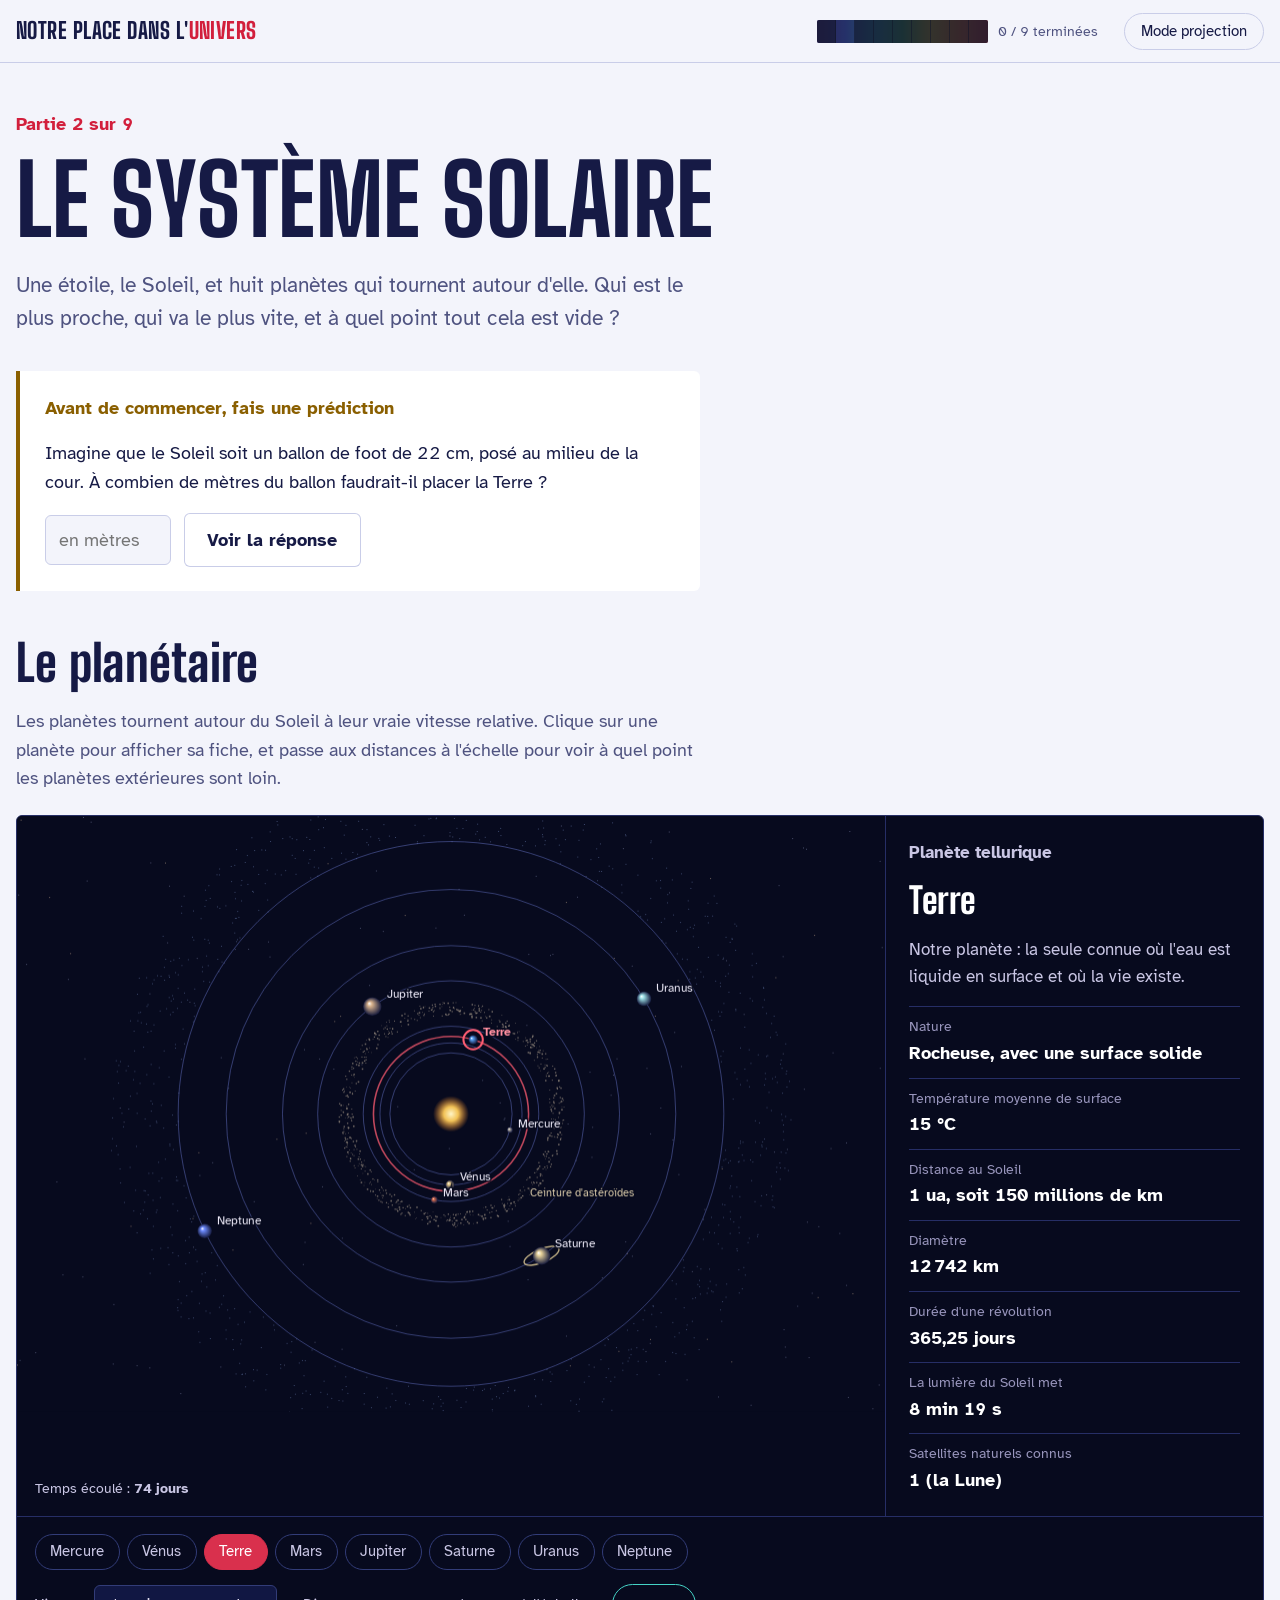
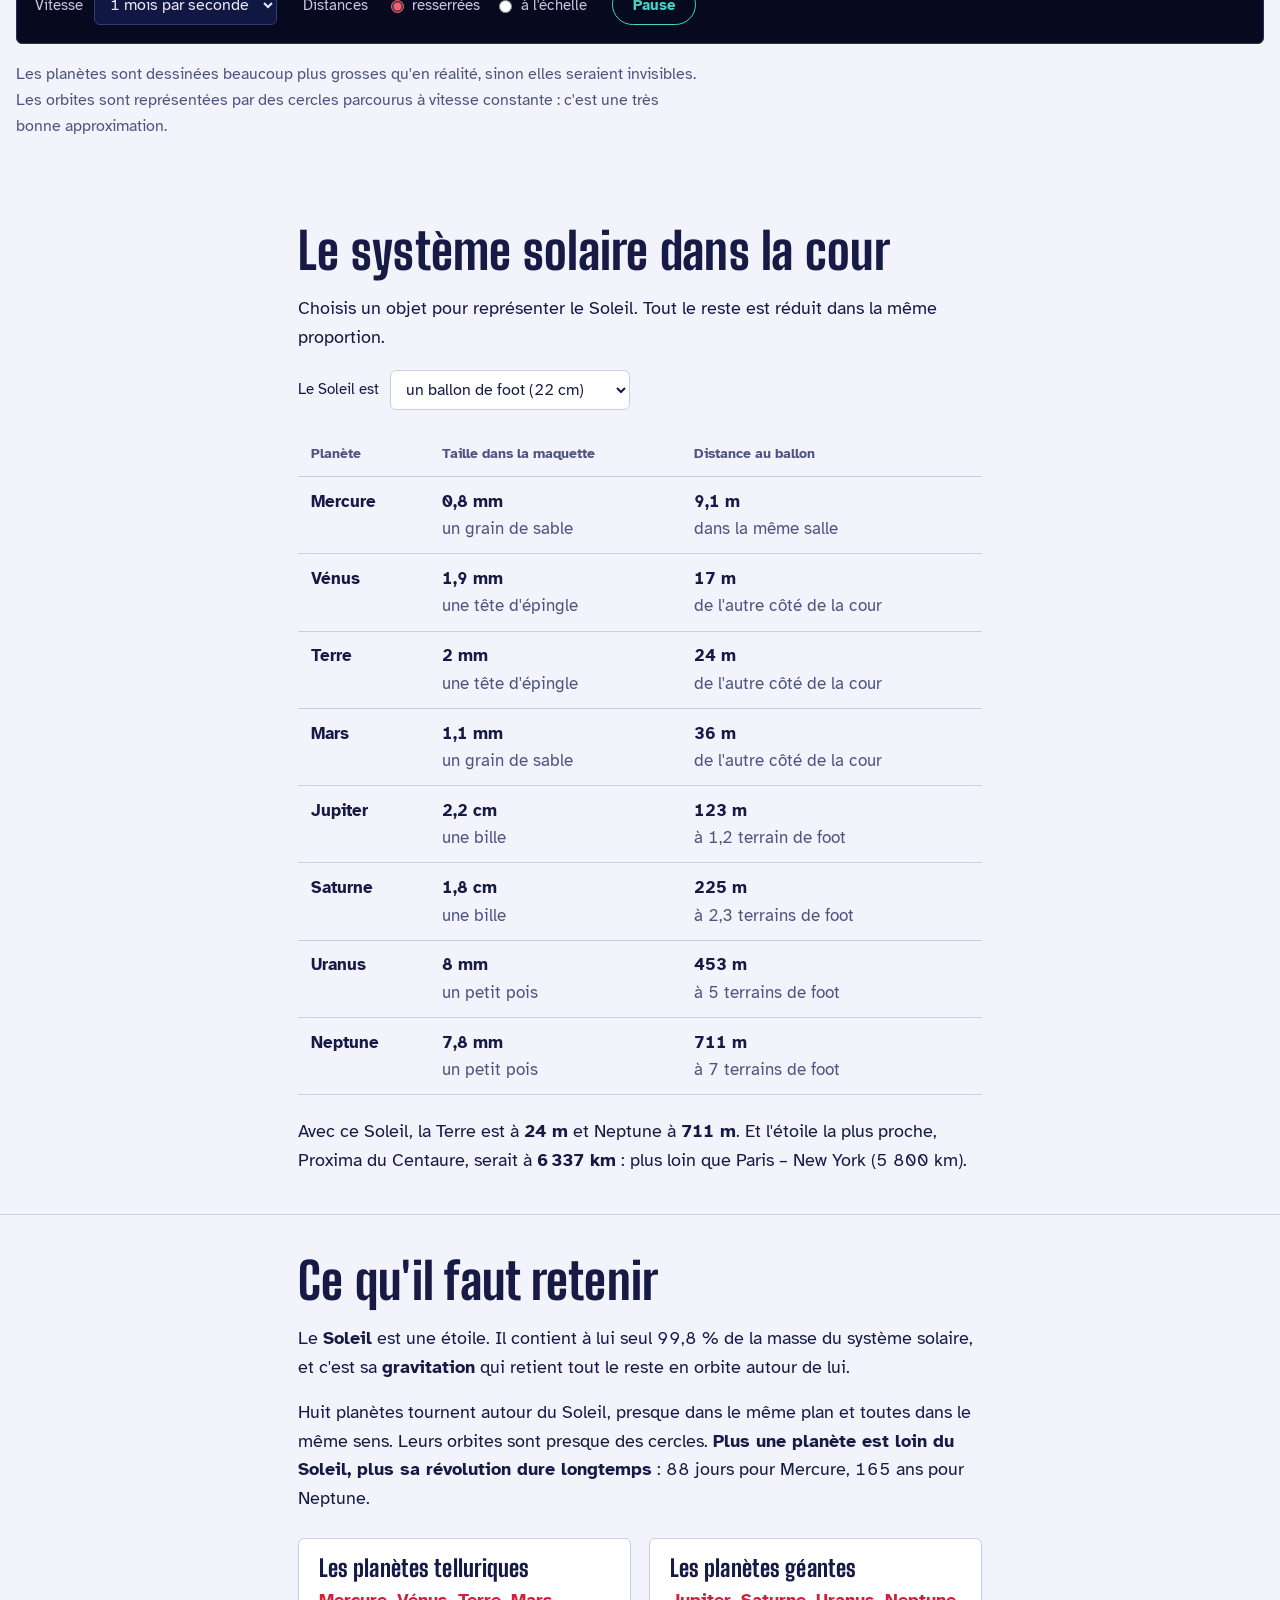
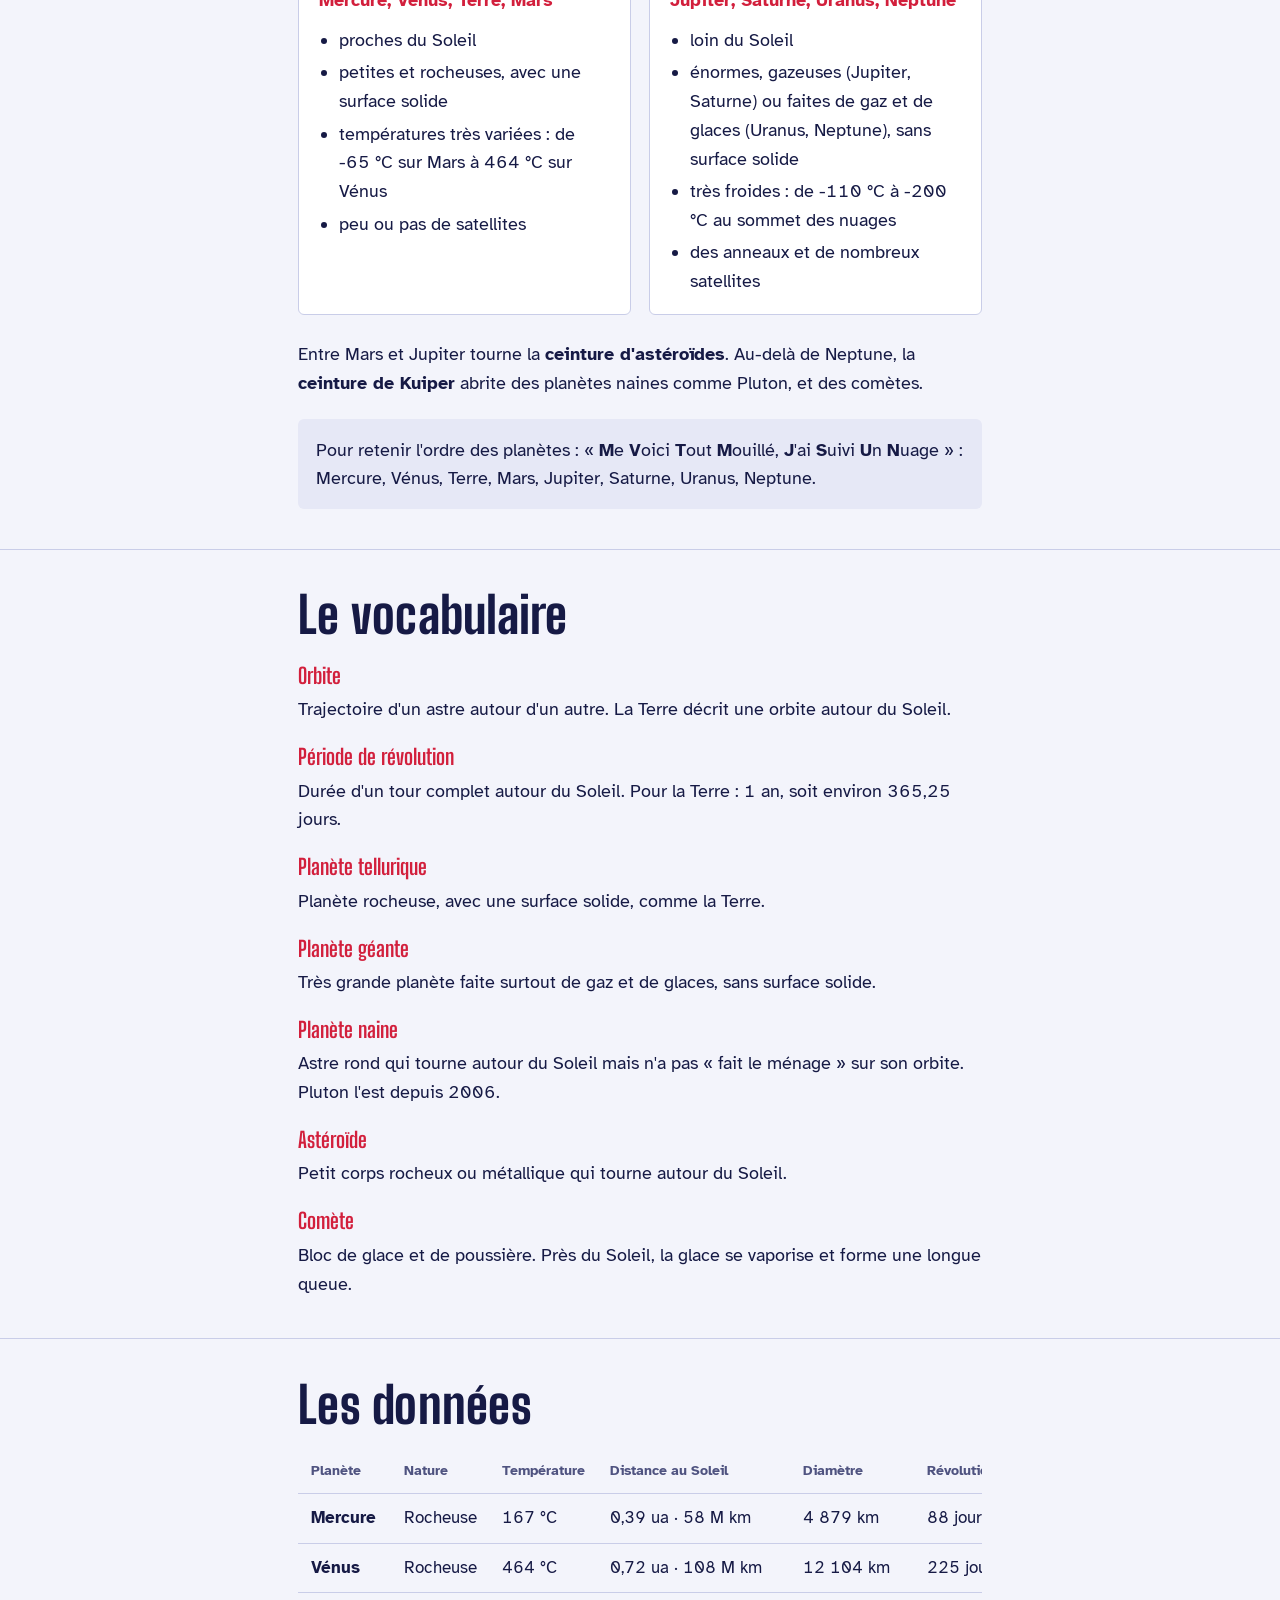
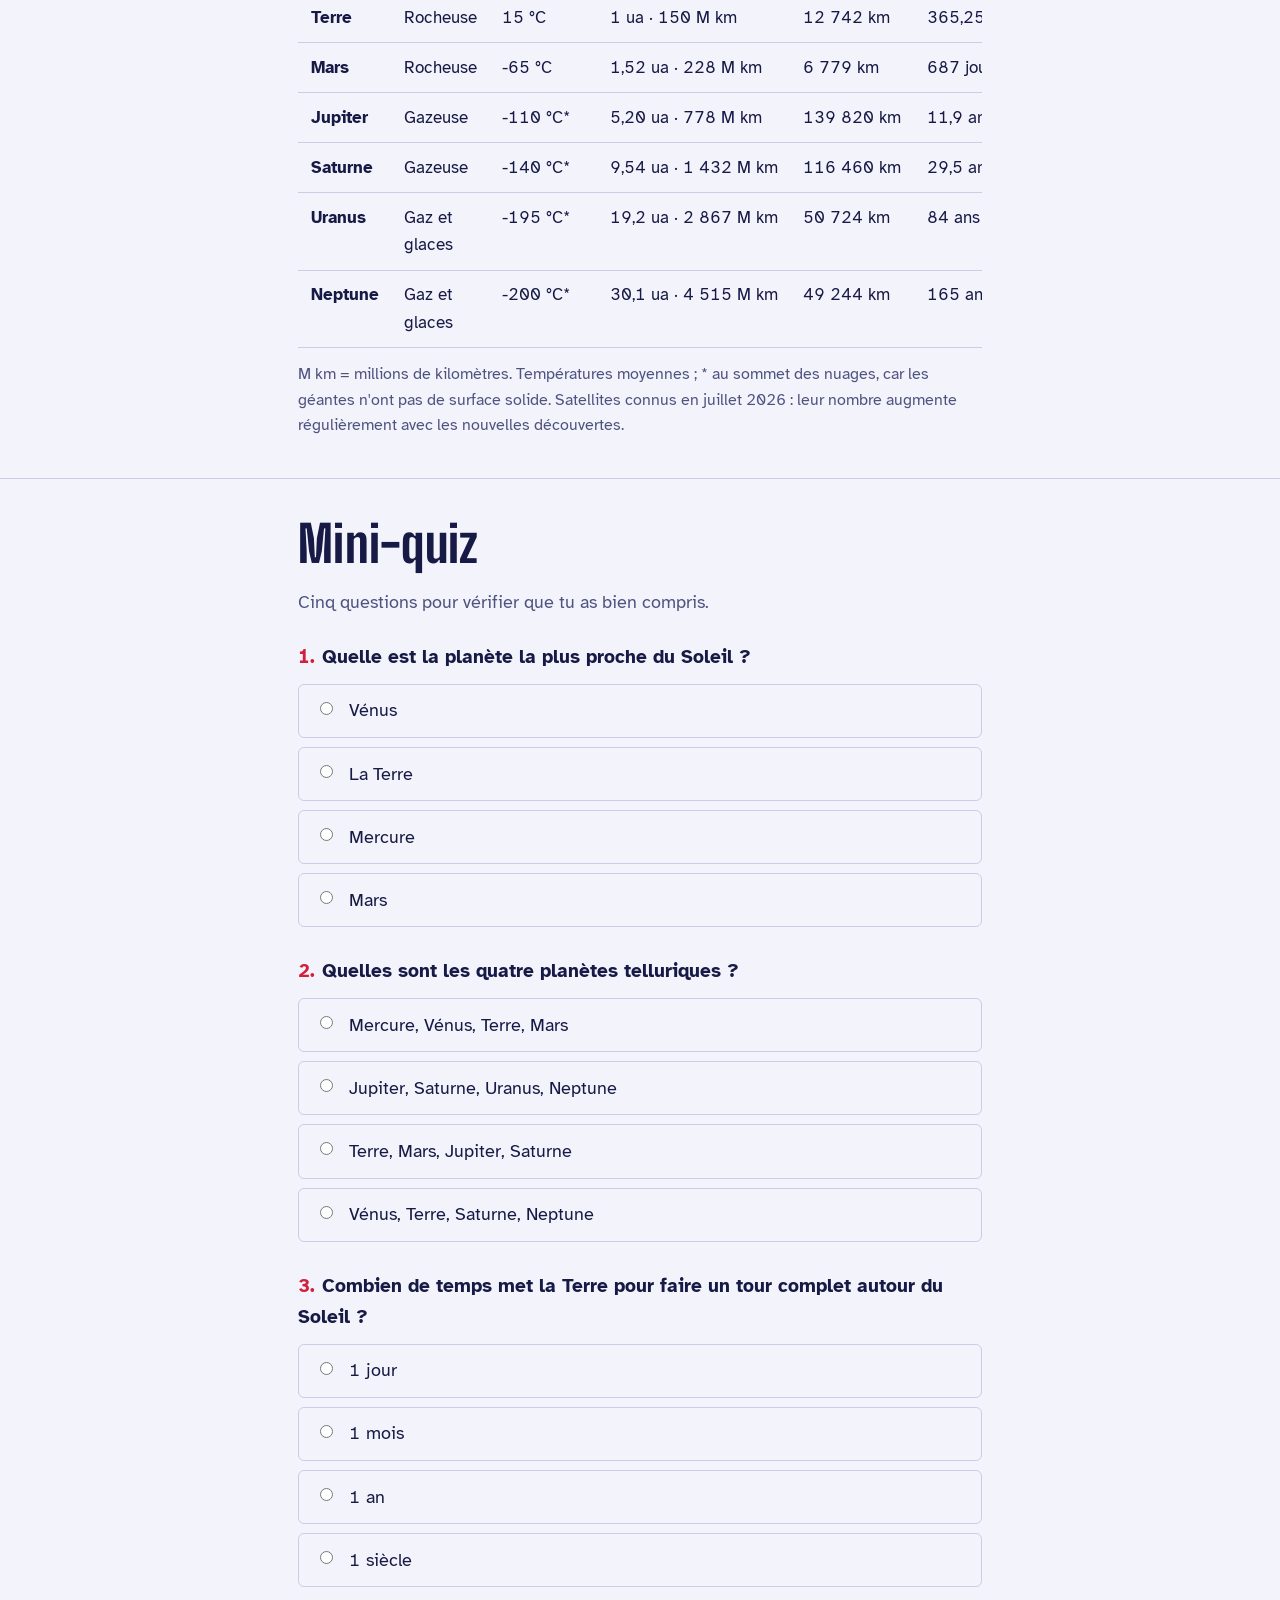
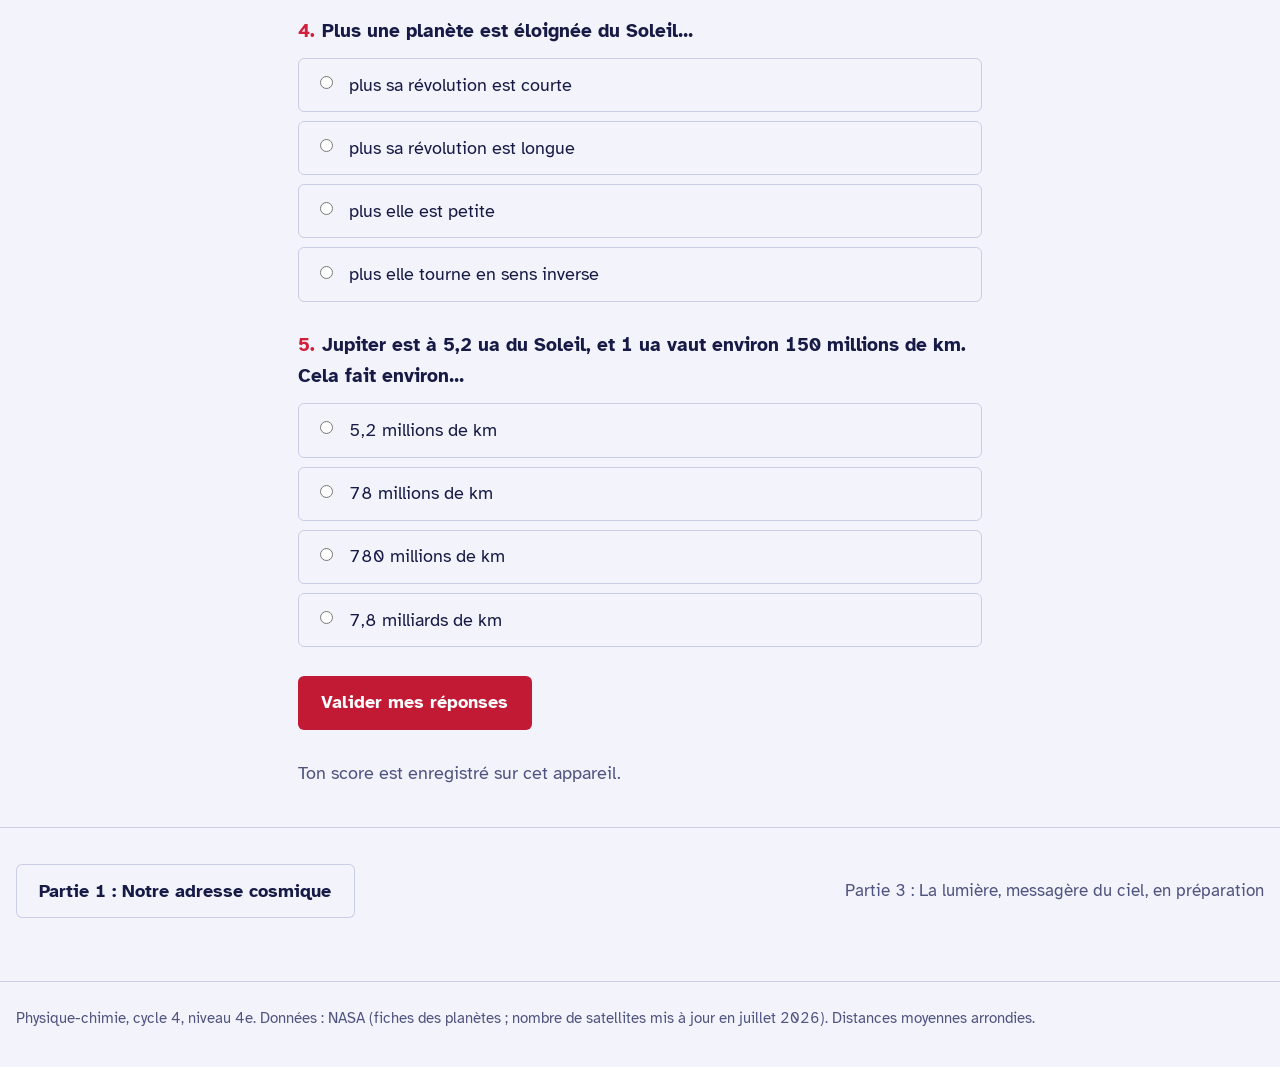
==== partie-2.html @ d08c839b "Partie 2 : le système solaire (planétaire animé, maquette à l'échelle, températures, quiz) Co-Author" ====
<!doctype html>
<html lang="fr">
<head>
  <meta charset="utf-8">
  <meta name="viewport" content="width=device-width, initial-scale=1, viewport-fit=cover">
  <title>Le système solaire</title>
  <meta name="description" content="Partie 2 : le Soleil, les huit planètes, leurs distances et leurs révolutions, et une maquette à l'échelle.">
  <link rel="icon" href="data:image/svg+xml,%3Csvg xmlns=%27http://www.w3.org/2000/svg%27 viewBox=%270 0 32 32%27%3E%3Crect width=%2732%27 height=%2732%27 rx=%276%27 fill=%27%230F1433%27/%3E%3Ccircle cx=%2716%27 cy=%2716%27 r=%276%27 fill=%27none%27 stroke=%27%23FF5D72%27 stroke-width=%273%27/%3E%3Ccircle cx=%2716%27 cy=%2716%27 r=%271.8%27 fill=%27%23FF5D72%27/%3E%3C/svg%3E">
  <meta property="og:title" content="Le système solaire">
  <meta property="og:description" content="Partie 2 : le Soleil, les huit planètes, leurs distances et leurs révolutions, et une maquette à l'échelle.">
  <meta property="og:type" content="website">
  <link rel="preconnect" href="https://fonts.googleapis.com">
  <link rel="preconnect" href="https://fonts.gstatic.com" crossorigin>
  <link rel="stylesheet" href="https://fonts.googleapis.com/css2?family=Atkinson+Hyperlegible:ital,wght@0,400;0,700;1,400&family=Big+Shoulders+Display:wght@700;800&display=swap">
  <link rel="stylesheet" href="assets/css/style.css">
  <script src="assets/js/site.js" defer></script>
  <script src="assets/js/systeme.js" defer></script>
</head>
<body data-partie="2">
  <header id="barre" class="barre enveloppe"></header>

  <main>
    <section class="partie-tete enveloppe">
      <div class="large">
        <p class="surtitre">Partie 2 sur 9</p>
        <h1>Le système solaire</h1>
        <p class="chapeau colonne" style="margin-inline:0">Une étoile, le Soleil, et huit planètes qui tournent autour d'elle. Qui est le plus proche, qui va le plus vite, et à quel point tout cela est vide ?</p>
      </div>
    </section>

    <section class="enveloppe" aria-labelledby="titre-prediction">
      <div class="large">
        <div class="prediction colonne" style="margin-inline:0">
          <p class="etiquette" id="titre-prediction">Avant de commencer, fais une prédiction</p>
          <p>Imagine que le Soleil soit un ballon de foot de 22 cm, posé au milieu de la cour. À combien de mètres du ballon faudrait-il placer la Terre ?</p>
          <div class="prediction-saisie">
            <input id="prediction-champ" type="text" inputmode="decimal" placeholder="en mètres" aria-label="Ta prédiction en mètres">
            <button type="button" class="bouton discret" id="prediction-valider" data-cible="24">Voir la réponse</button>
          </div>
          <div class="prediction-reponse" id="prediction-reponse" hidden aria-live="polite">
            <p><strong class="debut"></strong> Il faudrait la placer à environ <strong>24 m</strong>, et la Terre ne serait qu'une tête d'épingle de 2 mm. Le système solaire est surtout fait de vide. Vérifie-le avec la maquette plus bas.</p>
          </div>
        </div>
      </div>
    </section>

    <section class="instrument enveloppe" aria-labelledby="titre-planetaire">
      <div class="large">
        <h2 id="titre-planetaire" style="margin-block:1.6rem 1rem">Le planétaire</h2>
        <p class="texte-doux colonne" style="margin:0 0 1.2rem">Les planètes tournent autour du Soleil à leur vraie vitesse relative. Clique sur une planète pour afficher sa fiche, et passe aux distances à l'échelle pour voir à quel point les planètes extérieures sont loin.</p>
        <div class="observatoire">
          <div class="ecran">
            <canvas id="planetaire" role="img" aria-label="Le Soleil au centre et les huit planètes sur leurs orbites circulaires."></canvas>
            <div class="echelle" aria-live="off"><span>Temps écoulé : <strong id="pl-temps">0 jours</strong></span></div>
          </div>
          <div class="panneau" aria-live="polite">
            <p class="panneau-niveau" id="pl-type">Planète tellurique</p>
            <h3 id="pl-nom">Terre</h3>
            <p id="pl-texte"></p>
            <dl class="mesures">
              <div><dt>Nature</dt><dd id="pl-nature"></dd></div>
              <div><dt id="pl-temp-titre">Température moyenne de surface</dt><dd id="pl-temperature"></dd></div>
              <div><dt>Distance au Soleil</dt><dd id="pl-distance"></dd></div>
              <div><dt>Diamètre</dt><dd id="pl-diametre"></dd></div>
              <div><dt>Durée d'une révolution</dt><dd id="pl-revolution"></dd></div>
              <div><dt>La lumière du Soleil met</dt><dd id="pl-lumiere"></dd></div>
              <div><dt>Satellites naturels connus</dt><dd id="pl-lunes"></dd></div>
            </dl>
          </div>
          <div class="commandes">
            <div class="etapes" id="pl-choix" aria-label="Choisir une planète"></div>
            <div class="reglages">
              <label class="reglage">Vitesse
                <select id="pl-vitesse">
                  <option value="1">1 jour par seconde</option>
                  <option value="30" selected>1 mois par seconde</option>
                  <option value="365.25">1 an par seconde</option>
                  <option value="3652.5">10 ans par seconde</option>
                </select>
              </label>
              <fieldset class="reglage-groupe">
                <legend>Distances</legend>
                <label><input type="radio" name="pl-echelle" value="resserree" checked> resserrées</label>
                <label><input type="radio" name="pl-echelle" value="reelle"> à l'échelle</label>
              </fieldset>
              <button type="button" class="pause" id="pl-pause" aria-pressed="false">Pause</button>
            </div>
          </div>
        </div>
        <p class="texte-doux colonne" style="margin:1rem 0 0;font-size:0.9rem">Les planètes sont dessinées beaucoup plus grosses qu'en réalité, sinon elles seraient invisibles. Les orbites sont représentées par des cercles parcourus à vitesse constante : c'est une très bonne approximation.</p>
      </div>
    </section>

    <section class="bloc enveloppe" aria-labelledby="titre-maquette">
      <div class="colonne">
        <h2 id="titre-maquette">Le système solaire dans la cour</h2>
        <p>Choisis un objet pour représenter le Soleil. Tout le reste est réduit dans la même proportion.</p>
        <label class="reglage" style="margin-top:1rem">Le Soleil est
          <select id="maq-objet">
            <option value="0.01">une bille (1 cm)</option>
            <option value="0.067">une balle de tennis (6,7 cm)</option>
            <option value="0.22" selected>un ballon de foot (22 cm)</option>
            <option value="0.65">un ballon de gym (65 cm)</option>
          </select>
        </label>
        <div class="tableau-conteneur" style="margin-top:1.2rem">
          <table>
            <thead><tr><th scope="col">Planète</th><th scope="col">Taille dans la maquette</th><th scope="col">Distance au ballon</th></tr></thead>
            <tbody id="maq-corps"></tbody>
          </table>
        </div>
        <p id="maq-bilan" style="margin-top:1.2rem" aria-live="polite"></p>
      </div>
    </section>

    <section class="bloc enveloppe" aria-labelledby="titre-retenir">
      <div class="colonne">
        <h2 id="titre-retenir">Ce qu'il faut retenir</h2>
        <p>Le <strong>Soleil</strong> est une étoile. Il contient à lui seul 99,8 % de la masse du système solaire, et c'est sa <strong>gravitation</strong> qui retient tout le reste en orbite autour de lui.</p>
        <p>Huit planètes tournent autour du Soleil, presque dans le même plan et toutes dans le même sens. Leurs orbites sont presque des cercles. <strong>Plus une planète est loin du Soleil, plus sa révolution dure longtemps</strong> : 88 jours pour Mercure, 165 ans pour Neptune.</p>
        <div class="familles" style="margin-top:1.4rem">
          <div class="famille">
            <h3>Les planètes telluriques</h3>
            <p class="famille-noms">Mercure, Vénus, Terre, Mars</p>
            <ul>
              <li>proches du Soleil</li>
              <li>petites et rocheuses, avec une surface solide</li>
              <li>températures très variées : de -65 °C sur Mars à 464 °C sur Vénus</li>
              <li>peu ou pas de satellites</li>
            </ul>
          </div>
          <div class="famille">
            <h3>Les planètes géantes</h3>
            <p class="famille-noms">Jupiter, Saturne, Uranus, Neptune</p>
            <ul>
              <li>loin du Soleil</li>
              <li>énormes, gazeuses (Jupiter, Saturne) ou faites de gaz et de glaces (Uranus, Neptune), sans surface solide</li>
              <li>très froides : de -110 °C à -200 °C au sommet des nuages</li>
              <li>des anneaux et de nombreux satellites</li>
            </ul>
          </div>
        </div>
        <p style="margin-top:1.4rem">Entre Mars et Jupiter tourne la <strong>ceinture d'astéroïdes</strong>. Au-delà de Neptune, la <strong>ceinture de Kuiper</strong> abrite des planètes naines comme Pluton, et des comètes.</p>
        <p class="astuce">Pour retenir l'ordre des planètes : « <strong>M</strong>e <strong>V</strong>oici <strong>T</strong>out <strong>M</strong>ouillé, <strong>J</strong>'ai <strong>S</strong>uivi <strong>U</strong>n <strong>N</strong>uage » : Mercure, Vénus, Terre, Mars, Jupiter, Saturne, Uranus, Neptune.</p>
      </div>
    </section>

    <section class="bloc enveloppe" aria-labelledby="titre-vocabulaire">
      <div class="colonne">
        <h2 id="titre-vocabulaire">Le vocabulaire</h2>
        <dl class="vocabulaire">
          <div><dt>Orbite</dt><dd>Trajectoire d'un astre autour d'un autre. La Terre décrit une orbite autour du Soleil.</dd></div>
          <div><dt>Période de révolution</dt><dd>Durée d'un tour complet autour du Soleil. Pour la Terre : 1 an, soit environ 365,25 jours.</dd></div>
          <div><dt>Planète tellurique</dt><dd>Planète rocheuse, avec une surface solide, comme la Terre.</dd></div>
          <div><dt>Planète géante</dt><dd>Très grande planète faite surtout de gaz et de glaces, sans surface solide.</dd></div>
          <div><dt>Planète naine</dt><dd>Astre rond qui tourne autour du Soleil mais n'a pas « fait le ménage » sur son orbite. Pluton l'est depuis 2006.</dd></div>
          <div><dt>Astéroïde</dt><dd>Petit corps rocheux ou métallique qui tourne autour du Soleil.</dd></div>
          <div><dt>Comète</dt><dd>Bloc de glace et de poussière. Près du Soleil, la glace se vaporise et forme une longue queue.</dd></div>
        </dl>
      </div>
    </section>

    <section class="bloc enveloppe" aria-labelledby="titre-donnees">
      <div class="colonne">
        <h2 id="titre-donnees">Les données</h2>
        <div class="tableau-conteneur">
          <table>
            <thead><tr><th scope="col">Planète</th><th scope="col">Nature</th><th scope="col">Température</th><th scope="col">Distance au Soleil</th><th scope="col">Diamètre</th><th scope="col">Révolution</th><th scope="col">Satellites</th></tr></thead>
            <tbody>
              <tr><td>Mercure</td><td>Rocheuse</td><td class="nombre">167 °C</td><td class="nombre">0,39 ua · 58 M km</td><td class="nombre">4 879 km</td><td class="nombre">88 jours</td><td class="nombre">0</td></tr>
              <tr><td>Vénus</td><td>Rocheuse</td><td class="nombre">464 °C</td><td class="nombre">0,72 ua · 108 M km</td><td class="nombre">12 104 km</td><td class="nombre">225 jours</td><td class="nombre">0</td></tr>
              <tr><td>Terre</td><td>Rocheuse</td><td class="nombre">15 °C</td><td class="nombre">1 ua · 150 M km</td><td class="nombre">12 742 km</td><td class="nombre">365,25 jours</td><td class="nombre">1</td></tr>
              <tr><td>Mars</td><td>Rocheuse</td><td class="nombre">-65 °C</td><td class="nombre">1,52 ua · 228 M km</td><td class="nombre">6 779 km</td><td class="nombre">687 jours</td><td class="nombre">2</td></tr>
              <tr><td>Jupiter</td><td>Gazeuse</td><td class="nombre">-110 °C*</td><td class="nombre">5,20 ua · 778 M km</td><td class="nombre">139 820 km</td><td class="nombre">11,9 ans</td><td class="nombre">115</td></tr>
              <tr><td>Saturne</td><td>Gazeuse</td><td class="nombre">-140 °C*</td><td class="nombre">9,54 ua · 1 432 M km</td><td class="nombre">116 460 km</td><td class="nombre">29,5 ans</td><td class="nombre">293</td></tr>
              <tr><td>Uranus</td><td>Gaz et glaces</td><td class="nombre">-195 °C*</td><td class="nombre">19,2 ua · 2 867 M km</td><td class="nombre">50 724 km</td><td class="nombre">84 ans</td><td class="nombre">29</td></tr>
              <tr><td>Neptune</td><td>Gaz et glaces</td><td class="nombre">-200 °C*</td><td class="nombre">30,1 ua · 4 515 M km</td><td class="nombre">49 244 km</td><td class="nombre">165 ans</td><td class="nombre">16</td></tr>
            </tbody>
          </table>
        </div>
        <p class="texte-doux" style="margin-top:0.8rem;font-size:0.88rem">M km = millions de kilomètres. Températures moyennes ; * au sommet des nuages, car les géantes n'ont pas de surface solide. Satellites connus en juillet 2026 : leur nombre augmente régulièrement avec les nouvelles découvertes.</p>
      </div>
    </section>

    <section class="bloc enveloppe" aria-labelledby="titre-quiz">
      <div class="colonne">
        <h2 id="titre-quiz">Mini-quiz</h2>
        <p class="texte-doux" style="margin-bottom:1.4rem">Cinq questions pour vérifier que tu as bien compris.</p>
        <div id="quiz"></div>
      </div>
    </section>

    <nav class="suite enveloppe" aria-label="Navigation entre les parties">
      <div class="large" style="display:flex;flex-wrap:wrap;justify-content:space-between;gap:1rem;width:100%">
        <a class="bouton discret" href="partie-1.html">Partie 1 : Notre adresse cosmique</a>
        <span class="bientot">Partie 3 : La lumière, messagère du ciel, en préparation</span>
      </div>
    </nav>
  </main>

  <footer class="pied enveloppe">
    <div class="large">Physique-chimie, cycle 4, niveau 4e. Données : NASA (fiches des planètes ; nombre de satellites mis à jour en juillet 2026). Distances moyennes arrondies.</div>
  </footer>

  <script>
    document.addEventListener("DOMContentLoaded", function () {
      window.Univers.quiz("quiz", [
        {
          q: "Quelle est la planète la plus proche du Soleil ?",
          choix: ["Vénus", "La Terre", "Mercure", "Mars"],
          bonne: 2,
          explication: "Mercure est à 0,39 ua du Soleil, soit environ 58 millions de km. Vient ensuite Vénus, puis la Terre."
        },
        {
          q: "Quelles sont les quatre planètes telluriques ?",
          choix: ["Mercure, Vénus, Terre, Mars", "Jupiter, Saturne, Uranus, Neptune", "Terre, Mars, Jupiter, Saturne", "Vénus, Terre, Saturne, Neptune"],
          bonne: 0,
          explication: "Les planètes telluriques sont les quatre plus proches du Soleil : petites, rocheuses, avec une surface solide."
        },
        {
          q: "Combien de temps met la Terre pour faire un tour complet autour du Soleil ?",
          choix: ["1 jour", "1 mois", "1 an", "1 siècle"],
          bonne: 2,
          explication: "Une révolution de la Terre dure 1 an, environ 365,25 jours. Un jour, c'est la durée d'un tour de la Terre sur elle-même."
        },
        {
          q: "Plus une planète est éloignée du Soleil…",
          choix: ["plus sa révolution est courte", "plus sa révolution est longue", "plus elle est petite", "plus elle tourne en sens inverse"],
          bonne: 1,
          explication: "Elle a un plus long chemin à parcourir et elle avance moins vite : 88 jours pour Mercure, 165 ans pour Neptune."
        },
        {
          q: "Jupiter est à 5,2 ua du Soleil, et 1 ua vaut environ 150 millions de km. Cela fait environ…",
          choix: ["5,2 millions de km", "78 millions de km", "780 millions de km", "7,8 milliards de km"],
          bonne: 2,
          explication: "5,2 × 150 millions = 780 millions de km. C'est une simple proportionnalité."
        }
      ]);
    });
  </script>
</body>
</html>
---- assets/css/style.css ----
/* Notre place dans l'Univers — feuille de style commune
   Direction : planétarium. Fond indigo de nuit, accent rouge H-alpha (raie de l'hydrogène, 656 nm),
   second accent bleu-vert OIII (raie de l'oxygène, 501 nm). Le viewport d'observation reste sombre
   dans les deux thèmes : l'espace est noir.
   Mise en page : colonne de lecture étroite, les instruments (zoom, simulateurs) débordent en pleine largeur. */

:root {
  --nuit: #0F1433;
  --nuit-2: #171D45;
  --nuit-3: #222A5C;
  --ligne: #323C78;
  --texte: #ECE9F7;
  --texte-doux: #ABA8CC;
  --halpha: #FF5D72;
  --bouton: #D9304D;
  --oiii: #45D3C6;
  --soleil: #F5C451;
  --succes: #45D3C6;
  --erreur: #FF7A86;
  --espace: #070A1E;

  --f-titre: "Big Shoulders Display", "Arial Narrow", "Helvetica Neue", Arial, sans-serif;
  --f-texte: "Atkinson Hyperlegible", "Segoe UI", Verdana, sans-serif;

  --mesure: 38rem;
  --large: 72rem;
  --rayon: 6px;
  color-scheme: dark;
}

@media (prefers-color-scheme: light) {
  :root:not([data-theme="dark"]) {
    --nuit: #F3F4FB;
    --nuit-2: #FFFFFF;
    --nuit-3: #E6E8F6;
    --ligne: #C9CDE8;
    --texte: #161A45;
    --texte-doux: #4F5380;
    --halpha: #D21F3C;
    --oiii: #0B8277;
    --soleil: #8A5F00;
    --bouton: #C21A34;
    --succes: #0B8277;
    --erreur: #C21A34;
    color-scheme: light;
  }
}
:root[data-theme="light"] {
  --nuit: #F3F4FB;
  --nuit-2: #FFFFFF;
  --nuit-3: #E6E8F6;
  --ligne: #C9CDE8;
  --texte: #161A45;
  --texte-doux: #4F5380;
  --halpha: #D21F3C;
  --oiii: #0B8277;
  --soleil: #8A5F00;
  --bouton: #C21A34;
  --succes: #0B8277;
  --erreur: #C21A34;
  color-scheme: light;
}

* { box-sizing: border-box; }
html { font-size: 112.5%; -webkit-text-size-adjust: 100%; }
html.projection { font-size: 140%; }
body {
  margin: 0;
  background: var(--nuit);
  color: var(--texte);
  font-family: var(--f-texte);
  line-height: 1.6;
  font-variant-numeric: tabular-nums;
}
img, svg, canvas { max-width: 100%; }
a { color: inherit; text-decoration-color: var(--halpha); text-underline-offset: 3px; }
a:hover { color: var(--halpha); }
:focus-visible { outline: 3px solid var(--oiii); outline-offset: 3px; border-radius: 2px; }
[hidden] { display: none !important; }

h1, h2, h3 {
  font-family: var(--f-titre);
  font-weight: 800;
  line-height: 1.02;
  letter-spacing: 0.005em;
  text-wrap: balance;
  margin: 0;
}
h1 { font-size: clamp(3rem, 9vw, 6.2rem); text-transform: uppercase; }
h2 { font-size: clamp(1.9rem, 4.5vw, 2.8rem); }
h3 { font-size: 1.45rem; }
p { margin: 0; }

.enveloppe {
  padding-left: max(16px, env(safe-area-inset-left, 0px));
  padding-right: max(16px, env(safe-area-inset-right, 0px));
}
.colonne { max-width: var(--mesure); margin-inline: auto; }
.large { max-width: var(--large); margin-inline: auto; }

/* ---------- Barre du haut ---------- */
.barre {
  border-bottom: 1px solid var(--ligne);
  padding-block: 0.7rem;
}
.barre-dedans {
  display: flex;
  flex-wrap: wrap;
  align-items: center;
  gap: 0.6rem 1.4rem;
}
.marque {
  font-family: var(--f-titre);
  font-weight: 800;
  font-size: 1.25rem;
  text-transform: uppercase;
  text-decoration: none;
  letter-spacing: 0.02em;
}
.marque span { color: var(--halpha); }
.spectre-lien { display: flex; align-items: center; gap: 0.6rem; text-decoration: none; margin-left: auto; }
.spectre {
  display: grid;
  grid-template-columns: repeat(9, 1fr);
  width: 9.5rem;
  height: 1.3rem;
  background: linear-gradient(90deg, #3a2a7a, #2c3f9b, #237c9a, #2f8f5a, #a79a2c, #b5652a, #9c2f3a);
  border-radius: 2px;
  overflow: hidden;
  opacity: 0.95;
}
.spectre i { display: block; border-right: 1px solid rgba(7, 10, 30, 0.55); background: rgba(7, 10, 30, 0.78); }
.spectre i:last-child { border-right: 0; }
.spectre i.vu { background: rgba(7, 10, 30, 0.45); }
.spectre i.fini { background: transparent; box-shadow: inset 0 0 0 1px rgba(255, 255, 255, 0.35); }
.spectre-texte { font-size: 0.8rem; color: var(--texte-doux); white-space: nowrap; }
.bouton-projection {
  font: inherit;
  font-size: 0.85rem;
  color: var(--texte);
  background: transparent;
  border: 1px solid var(--ligne);
  border-radius: 99px;
  padding: 0.3rem 0.9rem;
  cursor: pointer;
}
.bouton-projection[aria-pressed="true"] { border-color: var(--oiii); color: var(--oiii); }

/* ---------- Boutons ---------- */
.bouton {
  font: inherit;
  font-weight: 700;
  display: inline-flex;
  align-items: center;
  gap: 0.5rem;
  background: var(--bouton);
  color: #fff;
  border: 0;
  min-height: 44px;
  border-radius: var(--rayon);
  padding: 0.7rem 1.3rem;
  text-decoration: none;
  cursor: pointer;
}
.bouton:hover { filter: brightness(1.08); color: #fff; }
.bouton.discret { background: transparent; color: var(--texte); box-shadow: inset 0 0 0 1px var(--ligne); }
.bouton.discret:hover { box-shadow: inset 0 0 0 1px var(--oiii); color: var(--texte); }
.bouton:disabled { opacity: 0.45; cursor: not-allowed; }

/* ---------- Accueil : l'adresse cosmique ---------- */
.accueil-tete { padding-block: 3rem 2.5rem; }
.accueil-grille {
  display: grid;
  grid-template-columns: minmax(0, 1fr) minmax(0, 1.05fr);
  gap: 3rem;
  align-items: center;
}
.accueil-texte { display: grid; gap: 1.3rem; }
.accueil-texte .chapeau { font-size: 1.15rem; color: var(--texte-doux); max-width: 30rem; }
.accueil-texte h1 span { display: block; color: var(--halpha); }

.lettre {
  position: relative;
  background: var(--nuit-2);
  border: 1px solid var(--ligne);
  border-radius: var(--rayon);
  padding: 1.6rem 1.6rem 1.4rem;
  min-width: 0;
}
.lettre::before {
  content: "";
  position: absolute;
  inset: 0;
  border-radius: var(--rayon);
  background: repeating-linear-gradient(-45deg, var(--halpha) 0 10px, transparent 10px 20px, var(--oiii) 20px 30px, transparent 30px 40px);
  -webkit-mask: linear-gradient(#000 0 0) content-box, linear-gradient(#000 0 0);
  -webkit-mask-composite: xor;
  mask-composite: exclude;
  padding: 6px;
  opacity: 0.55;
  pointer-events: none;
}
.timbre {
  position: absolute;
  top: 1.2rem;
  right: 1.2rem;
  width: 5.2rem;
  height: 6rem;
  border: 2px dashed var(--texte-doux);
  display: grid;
  place-items: center;
  text-align: center;
  font-family: var(--f-titre);
  font-size: 0.85rem;
  line-height: 1.05;
  color: var(--texte-doux);
  transform: rotate(4deg);
  padding: 0.3rem;
}
.timbre strong { display: block; font-size: 1.6rem; color: var(--soleil); }
.lettre-a { font-size: 0.85rem; color: var(--texte-doux); margin-bottom: 0.8rem; }
.adresse { list-style: none; margin: 0; padding: 0; display: grid; gap: 0.15rem; }
.adresse li {
  font-family: var(--f-titre);
  font-weight: 700;
  font-size: clamp(1.15rem, 2.6vw, 1.55rem);
  line-height: 1.25;
  border-bottom: 1px dotted var(--ligne);
  padding-block: 0.2rem;
  display: flex;
  justify-content: space-between;
  gap: 1rem;
  min-width: 0;
}
.adresse li small {
  font-family: var(--f-texte);
  font-weight: 400;
  font-size: 0.72rem;
  color: var(--texte-doux);
  align-self: center;
  white-space: nowrap;
}
.adresse li.cosmique { color: var(--halpha); }
.adresse input {
  font: inherit;
  color: var(--texte);
  background: transparent;
  border: 0;
  border-bottom: 1px solid var(--oiii);
  width: 100%;
  min-width: 0;
  padding: 0;
}
.adresse input::placeholder { color: var(--texte-doux); opacity: 0.8; }
.lettre-pied { margin-top: 1rem; font-size: 0.85rem; color: var(--texte-doux); }

/* ---------- Sommaire ---------- */
.sommaire { padding-block: 1rem 4rem; }
.sommaire-tete { display: flex; flex-wrap: wrap; justify-content: space-between; align-items: end; gap: 1rem; margin-bottom: 1.4rem; }
.sommaire-tete p { color: var(--texte-doux); max-width: 28rem; }
.parties { list-style: none; margin: 0; padding: 0; border-top: 1px solid var(--ligne); }
.partie {
  display: grid;
  grid-template-columns: 4.2rem minmax(0, 1fr) auto;
  gap: 0.4rem 1.2rem;
  align-items: center;
  border-bottom: 1px solid var(--ligne);
  padding-block: 1rem;
  text-decoration: none;
  position: relative;
}
a.partie:hover .partie-titre { color: var(--halpha); }
.partie-num {
  font-family: var(--f-titre);
  font-size: 2.6rem;
  font-weight: 800;
  line-height: 1;
  color: var(--texte-doux);
}
a.partie .partie-num { color: var(--halpha); }
.partie-titre { font-family: var(--f-titre); font-weight: 700; font-size: 1.45rem; line-height: 1.15; }
.partie-question { color: var(--texte-doux); font-size: 0.95rem; }
.etat {
  font-size: 0.78rem;
  font-weight: 700;
  border-radius: 99px;
  padding: 0.2rem 0.75rem;
  white-space: nowrap;
  border: 1px solid var(--ligne);
  color: var(--texte-doux);
}
.etat.ouvert { border-color: var(--halpha); color: var(--halpha); }
.etat.encours { border-color: var(--soleil); color: var(--soleil); }
.etat.fini { border-color: var(--succes); color: var(--succes); }

/* ---------- Page de partie ---------- */
.partie-tete { padding-block: 2.6rem 2rem; }
.partie-tete .surtitre { color: var(--halpha); font-weight: 700; margin-bottom: 0.6rem; }
.partie-tete h1 { font-size: clamp(2.8rem, 8vw, 5.4rem); }
.partie-tete .chapeau { margin-top: 1.1rem; font-size: 1.15rem; color: var(--texte-doux); }

.bloc { padding-block: 2.2rem; }
.bloc + .bloc { border-top: 1px solid var(--ligne); }
.bloc h2 { margin-bottom: 1rem; }
.bloc p + p { margin-top: 0.9rem; }
.texte-doux { color: var(--texte-doux); }

/* Prédiction */
.prediction {
  background: var(--nuit-2);
  border-left: 4px solid var(--soleil);
  border-radius: 0 var(--rayon) var(--rayon) 0;
  padding: 1.3rem 1.4rem;
  display: grid;
  gap: 0.9rem;
}
.prediction .etiquette { font-weight: 700; color: var(--soleil); }
.prediction-saisie { display: flex; flex-wrap: wrap; gap: 0.7rem; align-items: center; }
.prediction-saisie input {
  font: inherit;
  width: 7rem;
  padding: 0.55rem 0.7rem;
  border-radius: var(--rayon);
  border: 1px solid var(--ligne);
  background: var(--nuit);
  color: var(--texte);
}
.prediction-reponse { border-top: 1px dashed var(--ligne); padding-top: 0.9rem; }

/* Instrument : zoom */
.instrument { padding-block: 1rem 2.5rem; }
.observatoire {
  background: var(--espace);
  color: #ECE9F7;
  border-radius: var(--rayon);
  overflow: hidden;
  border: 1px solid #262E66;
  display: grid;
  grid-template-columns: minmax(0, 1fr) 21rem;
}
.ecran { position: relative; min-width: 0; }
.ecran canvas { display: block; width: 100%; height: auto; aspect-ratio: 16 / 11; touch-action: pan-y; }
.echelle {
  position: absolute;
  left: 1rem;
  bottom: 0.9rem;
  font-size: 0.78rem;
  color: #C9C6E4;
  display: grid;
  gap: 0.25rem;
}
.echelle-barre { height: 6px; border: 1px solid #C9C6E4; border-top: 0; }
.panneau {
  border-left: 1px solid #262E66;
  padding: 1.3rem 1.3rem 1.2rem;
  display: flex;
  flex-direction: column;
  gap: 0.9rem;
  min-width: 0;
}
.panneau-niveau { font-size: 0.8rem; color: #FF5D72; font-weight: 700; }
.panneau h3 { font-size: 2rem; color: #fff; }
.panneau p { color: #C9C6E4; font-size: 0.95rem; }
.mesures { margin: 0; display: grid; gap: 0.55rem; }
.mesures div { display: grid; gap: 0.05rem; border-top: 1px solid #262E66; padding-top: 0.5rem; }
.mesures dt { font-size: 0.75rem; color: #9895BC; }
.mesures dd { margin: 0; font-weight: 700; color: #fff; }
.commandes {
  grid-column: 1 / -1;
  border-top: 1px solid #262E66;
  padding: 0.9rem 1rem 1rem;
  display: grid;
  gap: 0.8rem;
}
.curseur-ligne { display: flex; align-items: center; gap: 0.8rem; }
.curseur-ligne label { font-size: 0.8rem; color: #9895BC; white-space: nowrap; }
.curseur-ligne input[type="range"] { flex: 1; min-width: 0; accent-color: #FF5D72; }
.etapes { display: flex; flex-wrap: wrap; gap: 0.4rem; }
.etapes button {
  font: inherit;
  font-size: 0.82rem;
  color: #C9C6E4;
  background: transparent;
  border: 1px solid #323C78;
  border-radius: 99px;
  padding: 0.3rem 0.8rem;
  cursor: pointer;
}
.etapes button[aria-current="true"] { background: #D9304D; border-color: #D9304D; color: #fff; }
.etapes .lecture { border-color: #45D3C6; color: #45D3C6; }
.actions button { font-weight: 700; padding: 0.45rem 1.1rem; }
.etapes .son { border-color: #F5C451; color: #F5C451; }
.etapes .son[aria-pressed="true"] { background: #F5C451; color: #070A1E; }
.musique { display: flex; flex-wrap: wrap; align-items: center; gap: 0.6rem 1rem; }
.musique p { font-size: 0.8rem; color: #C9C6E4; max-width: 30rem; margin: 0; }
.musique iframe { display: block; border: 0; border-radius: 4px; max-width: 100%; }

.note-voyager {
  margin: 1.2rem 0 0;
  padding-left: 0.9rem;
  border-left: 4px solid #FF9F1C;
  color: var(--texte-doux);
}
.note-voyager strong { color: var(--texte); }

/* Planétaire : réglages */
.reglages { display: flex; flex-wrap: wrap; align-items: center; gap: 0.7rem 1.4rem; }
.reglage { display: inline-flex; align-items: center; gap: 0.6rem; font-size: 0.85rem; }
.commandes .reglage { color: #C9C6E4; }
.reglage select {
  font: inherit;
  font-size: 0.9rem;
  padding: 0.45rem 0.6rem;
  min-height: 40px;
  border-radius: var(--rayon);
  border: 1px solid var(--ligne);
  background: var(--nuit-2);
  color: var(--texte);
}
.commandes .reglage select { background: #111743; color: #ECE9F7; border-color: #323C78; }
.reglage-groupe { border: 0; margin: 0; padding: 0; display: flex; align-items: center; gap: 0.8rem; font-size: 0.85rem; color: #C9C6E4; }
.reglage-groupe legend { float: left; padding: 0; margin-right: 0.2rem; }
.reglage-groupe label { display: inline-flex; align-items: center; gap: 0.3rem; cursor: pointer; }
.reglage-groupe input { accent-color: #FF5D72; }
.commandes .pause {
  font: inherit; font-size: 0.85rem; font-weight: 700;
  color: #45D3C6; background: transparent; border: 1px solid #45D3C6;
  border-radius: 99px; padding: 0.4rem 1.1rem; min-height: 40px; cursor: pointer;
}
#pl-choix button[aria-pressed="true"] { background: #D9304D; border-color: #D9304D; color: #fff; }

/* Familles de planètes */
.familles { display: grid; grid-template-columns: repeat(auto-fit, minmax(15rem, 1fr)); gap: 1rem; }
.famille { border: 1px solid var(--ligne); border-radius: var(--rayon); padding: 1rem 1.1rem; background: var(--nuit-2); }
.famille h3 { font-size: 1.3rem; }
.famille-noms { color: var(--halpha); font-weight: 700; margin-top: 0.3rem !important; }
.famille ul { margin: 0.6rem 0 0; padding-left: 1.1rem; }
.famille li + li { margin-top: 0.2rem; }
.astuce { margin-top: 1.2rem !important; padding: 0.9rem 1rem; border-radius: var(--rayon); background: var(--nuit-3); }

/* Emboîtement */
.emboitement { display: grid; gap: 0; }
.boite {
  border: 1px solid var(--ligne);
  border-radius: var(--rayon);
  padding: 0.7rem 0.8rem 0.8rem;
  display: grid;
  gap: 0.6rem;
}
.boite > .boite-titre { font-family: var(--f-titre); font-weight: 700; font-size: 1.15rem; display: flex; justify-content: space-between; gap: 0.8rem; flex-wrap: wrap; }
.boite > .boite-titre small { font-family: var(--f-texte); font-weight: 400; font-size: 0.8rem; color: var(--texte-doux); }
.boite.ici { border-color: var(--halpha); color: var(--halpha); }

/* Tableau */
.tableau-conteneur { overflow-x: auto; }
table { border-collapse: collapse; width: 100%; font-size: 0.95rem; }
th, td { text-align: left; padding: 0.6rem 0.7rem; border-bottom: 1px solid var(--ligne); vertical-align: top; }
th { font-size: 0.8rem; color: var(--texte-doux); font-weight: 700; }
td:first-child { font-weight: 700; }
@media (min-width: 561px) { td.nombre { white-space: nowrap; } }

/* Vocabulaire */
.vocabulaire { margin: 0; display: grid; gap: 0.9rem; }
.vocabulaire dt { font-family: var(--f-titre); font-weight: 700; font-size: 1.2rem; color: var(--halpha); }
.vocabulaire dd { margin: 0.1rem 0 0; }

/* Quiz */
.quiz { display: grid; gap: 1.6rem; }
.question fieldset { border: 0; margin: 0; padding: 0; display: grid; gap: 0.5rem; }
.question legend { font-weight: 700; font-size: 1.08rem; margin-bottom: 0.6rem; padding: 0; }
.question legend span { color: var(--halpha); margin-right: 0.4rem; }
.choix {
  display: flex;
  gap: 0.7rem;
  align-items: flex-start;
  border: 1px solid var(--ligne);
  border-radius: var(--rayon);
  padding: 0.65rem 0.9rem;
  cursor: pointer;
}
.choix:hover { border-color: var(--texte-doux); }
.choix input { margin-top: 0.3rem; accent-color: var(--halpha); }
.choix.juste { border-color: var(--succes); background: color-mix(in srgb, var(--succes) 12%, transparent); }
.choix.faux { border-color: var(--erreur); background: color-mix(in srgb, var(--erreur) 10%, transparent); }
.explication { font-size: 0.95rem; color: var(--texte-doux); padding-left: 0.9rem; border-left: 3px solid var(--ligne); }
.explication strong { color: var(--texte); }
.quiz-pied { display: flex; flex-wrap: wrap; gap: 1rem; align-items: center; }
.score { font-family: var(--f-titre); font-weight: 800; font-size: 2rem; }
.score small { font-family: var(--f-texte); font-weight: 400; font-size: 0.95rem; color: var(--texte-doux); margin-left: 0.6rem; }

/* Navigation de fin */
.suite { display: flex; flex-wrap: wrap; justify-content: space-between; gap: 1rem; padding-block: 2rem 3.5rem; border-top: 1px solid var(--ligne); }
.suite .bientot { color: var(--texte-doux); font-size: 0.95rem; align-self: center; }

.pied { border-top: 1px solid var(--ligne); padding-block: 1.4rem 2rem; font-size: 0.82rem; color: var(--texte-doux); }

/* ---------- Petits écrans ---------- */
@media (max-width: 900px) {
  .accueil-grille { grid-template-columns: minmax(0, 1fr); gap: 2rem; }
  .observatoire { grid-template-columns: minmax(0, 1fr); }
  .panneau { border-left: 0; border-top: 1px solid #262E66; }
}
@media (max-width: 560px) {
  .ecran canvas { aspect-ratio: 4 / 4.4; }
  .partie { grid-template-columns: 3rem minmax(0, 1fr); }
  .partie .etat { grid-column: 2; justify-self: start; }
  .partie-num { font-size: 2rem; }
  .spectre { width: 7rem; }
  .spectre-texte { display: none; }
  .timbre { width: 4.2rem; height: 5rem; font-size: 0.7rem; }
  .timbre strong { font-size: 1.25rem; }
  .lettre { padding-top: 1.3rem; }
  .lettre-a { padding-right: 5rem; }
  .adresse li small { display: none; }
  .etapes button, .bouton-projection { min-height: 44px; }
  th, td { padding-inline: 0.4rem; }
}

@media (prefers-reduced-motion: reduce) {
  * { scroll-behavior: auto !important; }
}

@media print {
  .barre, .instrument, .quiz-pied, .suite, .bouton-projection { display: none !important; }
  body { background: #fff; color: #000; }
}
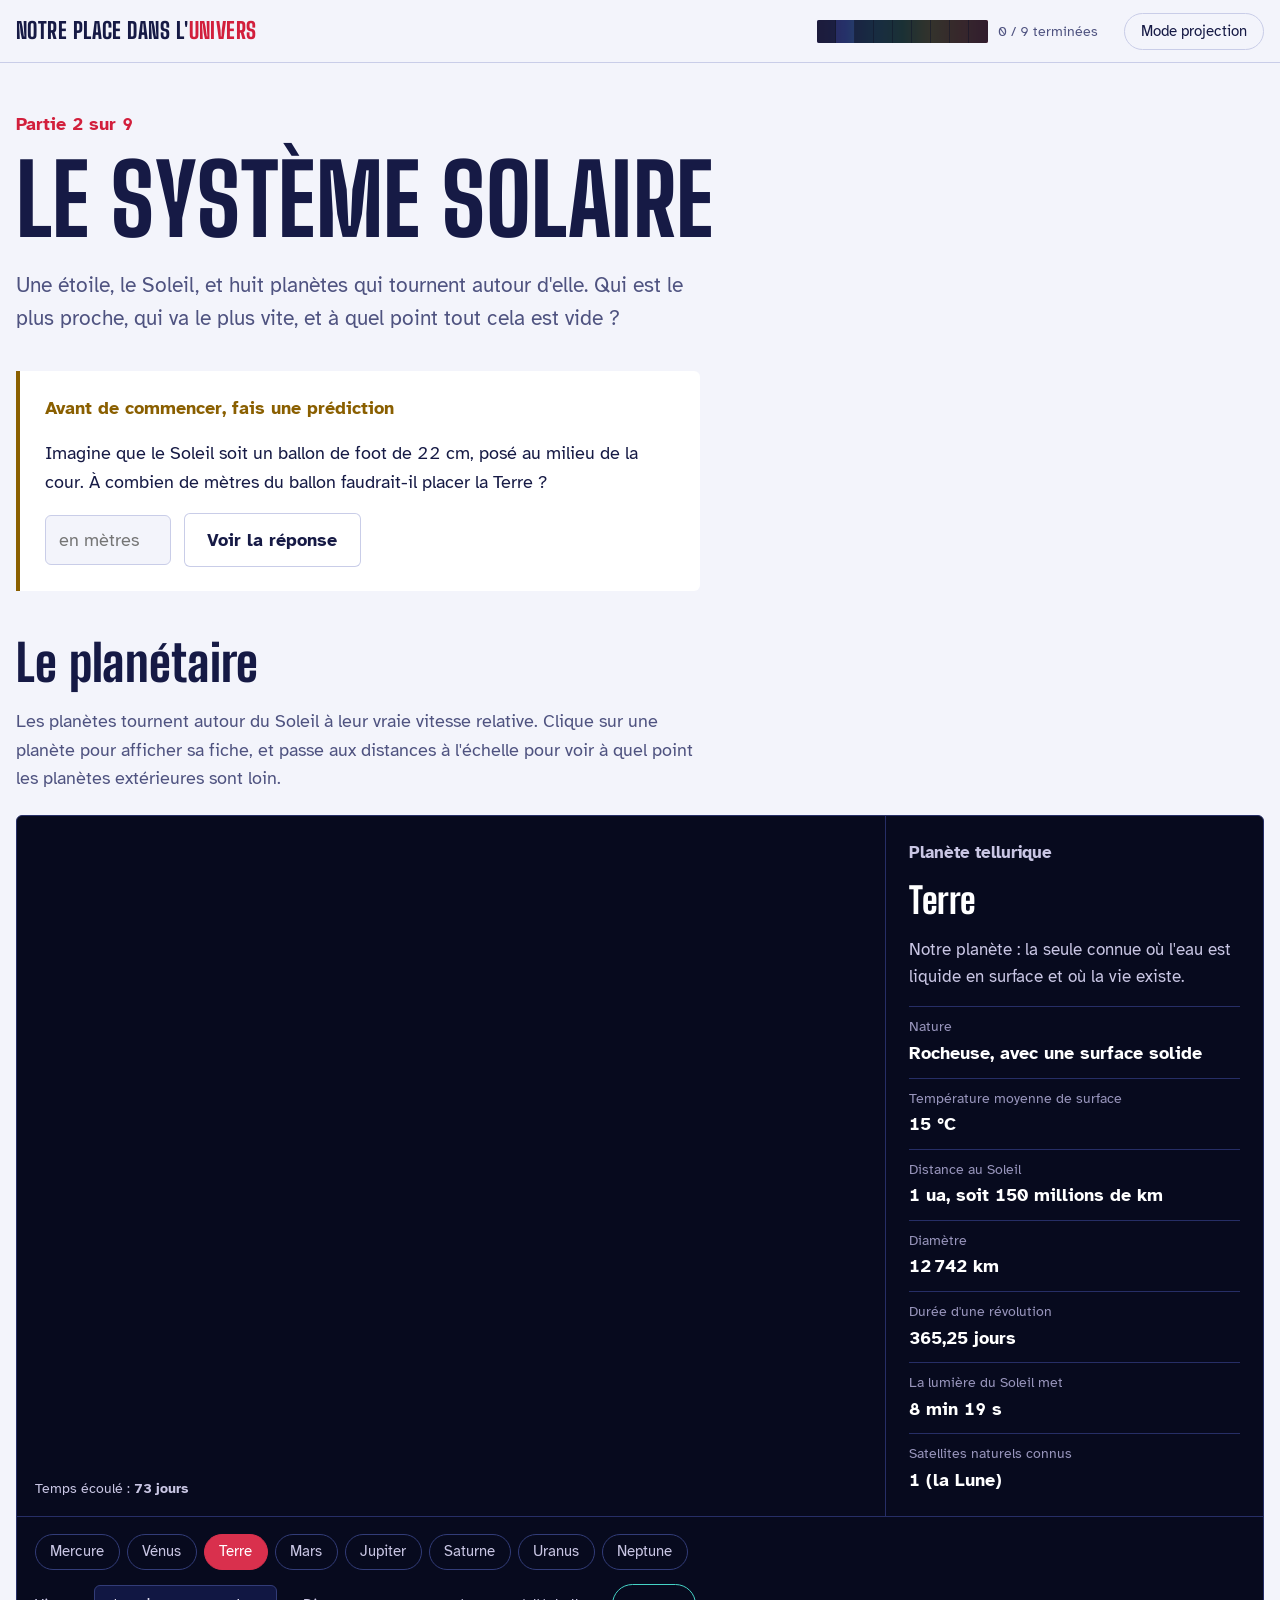
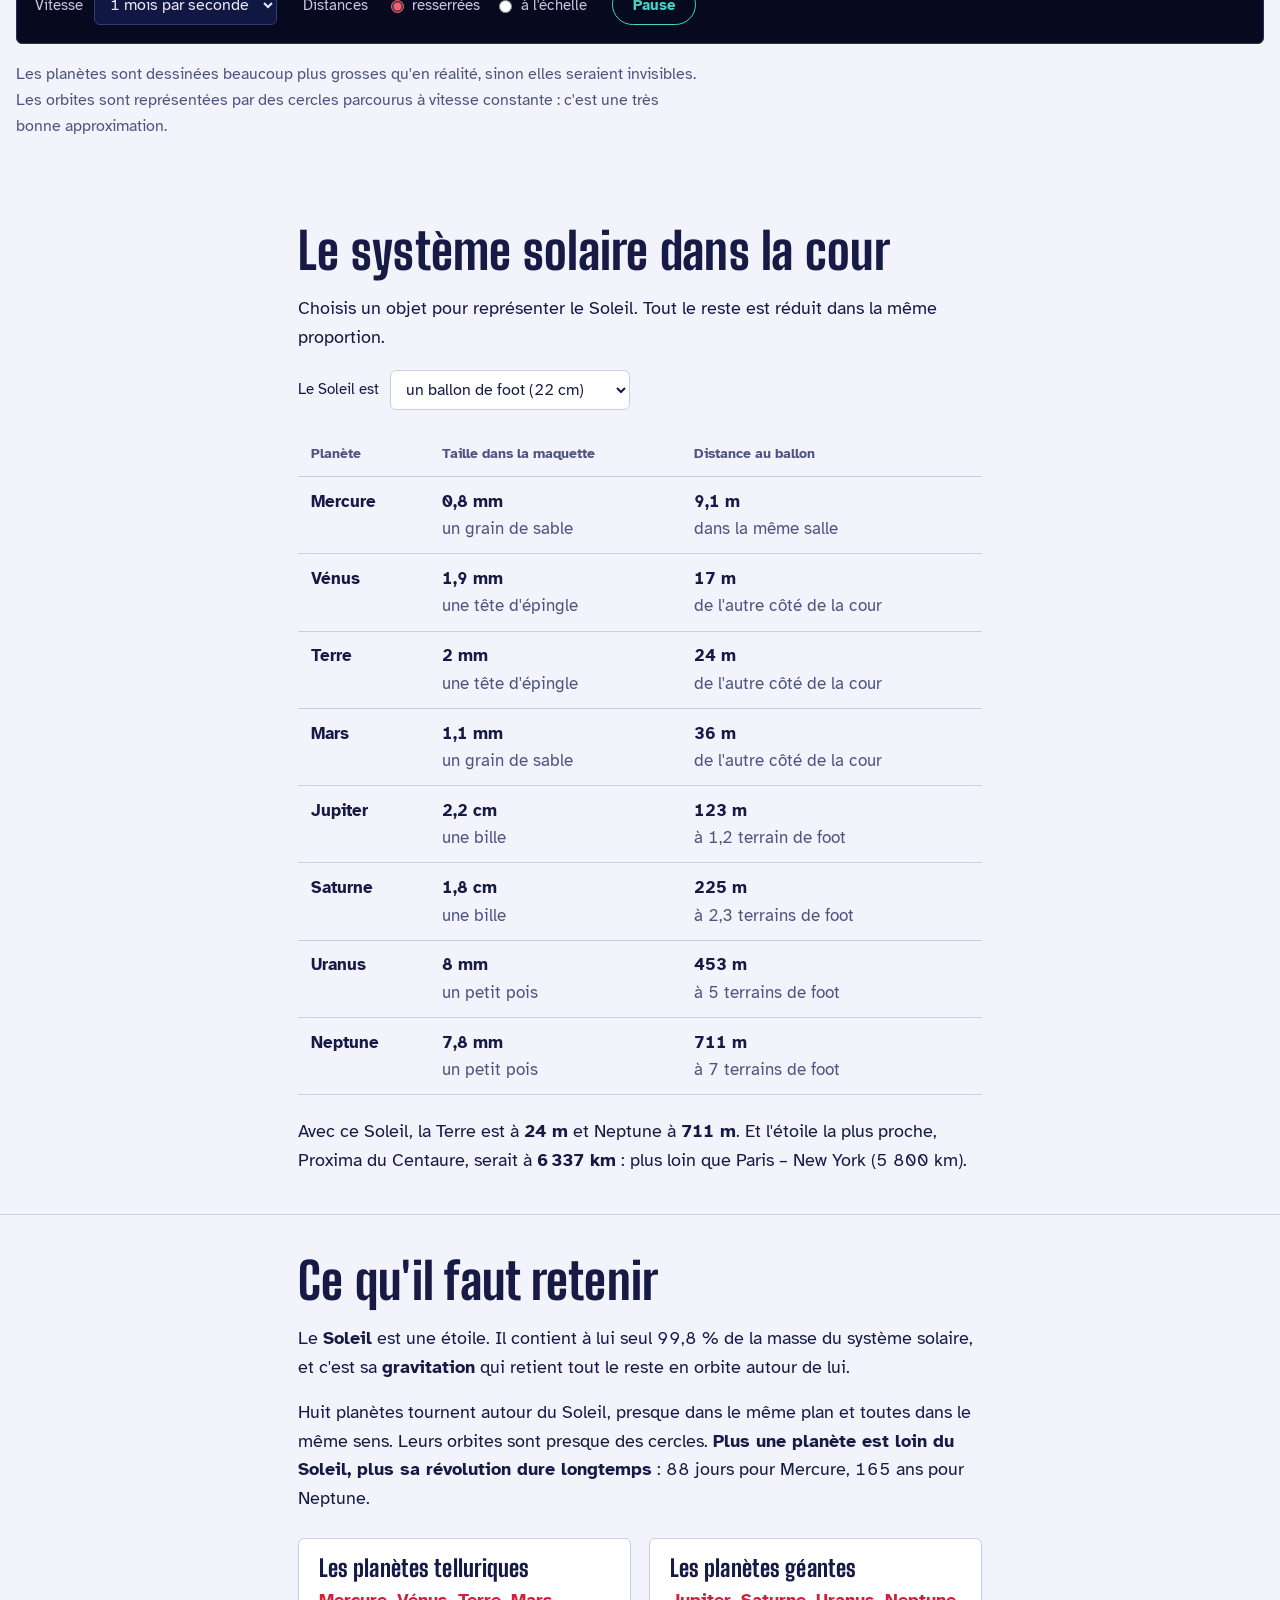
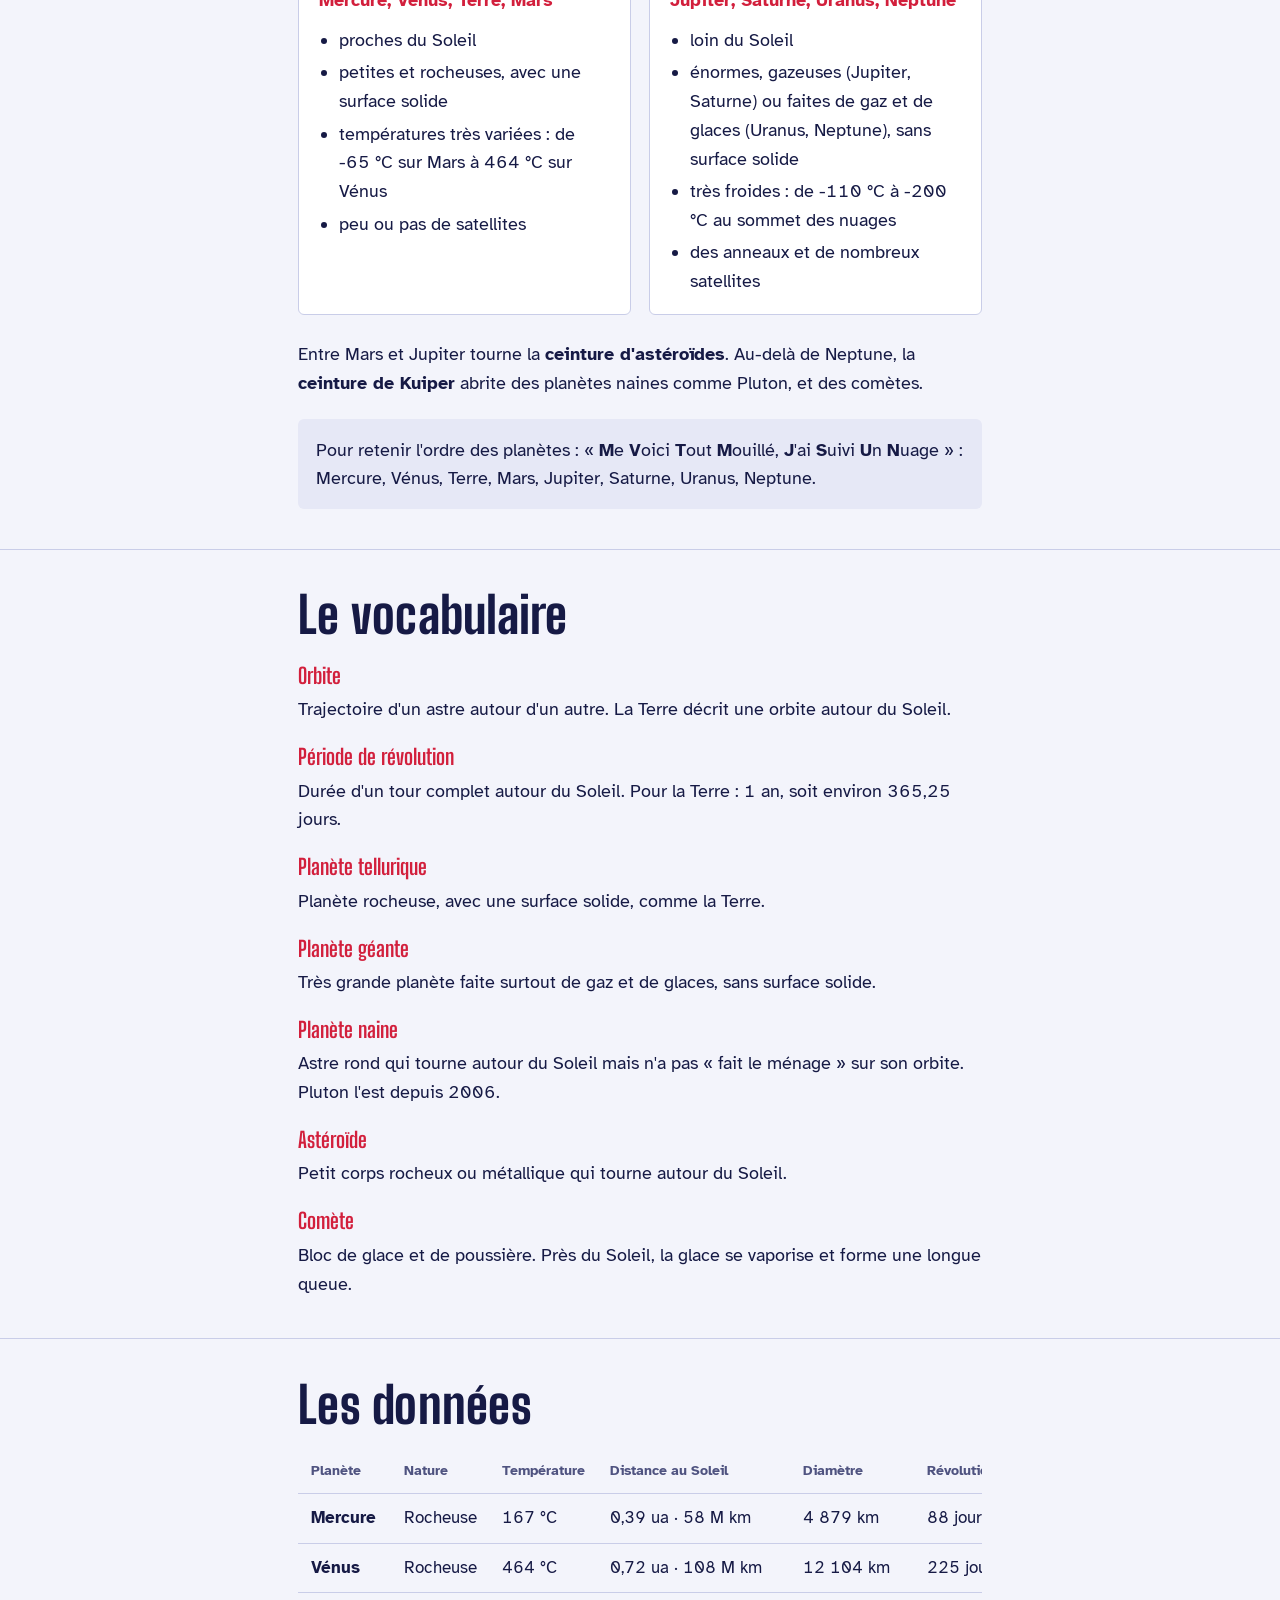
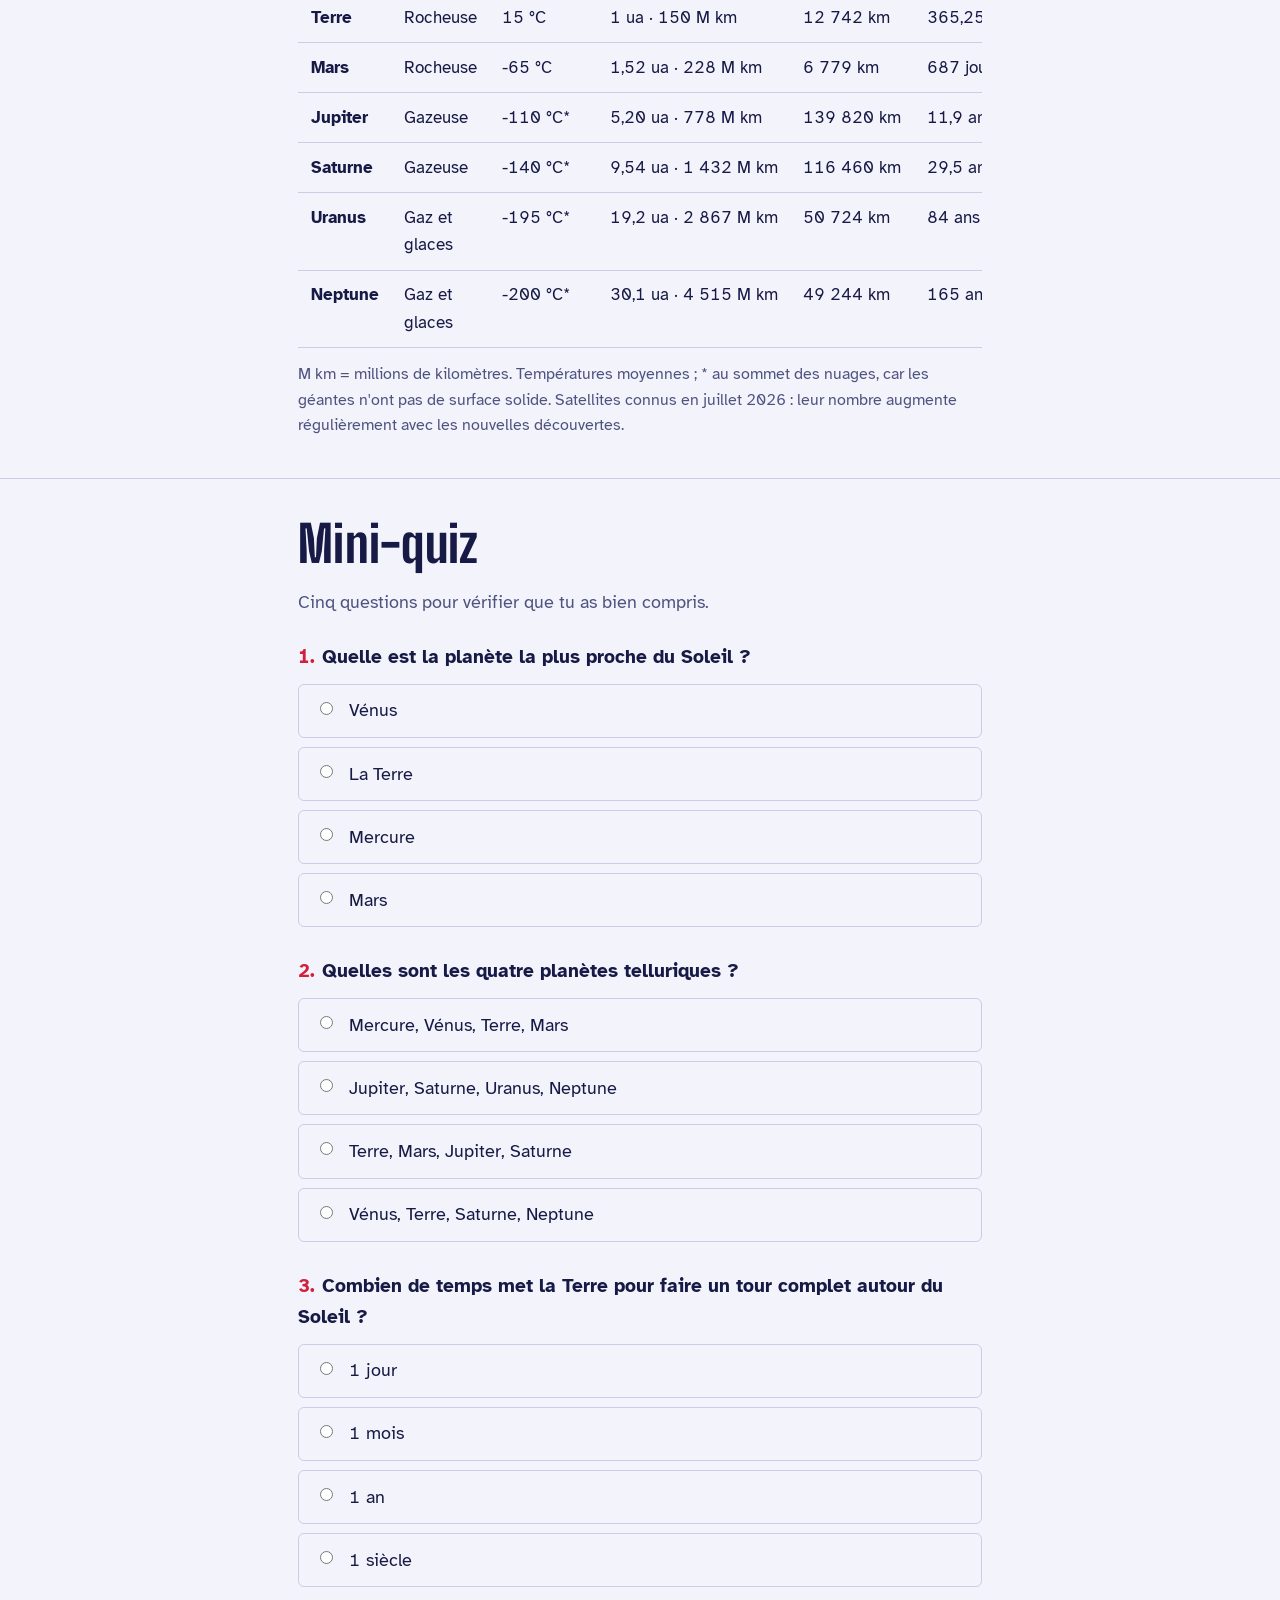
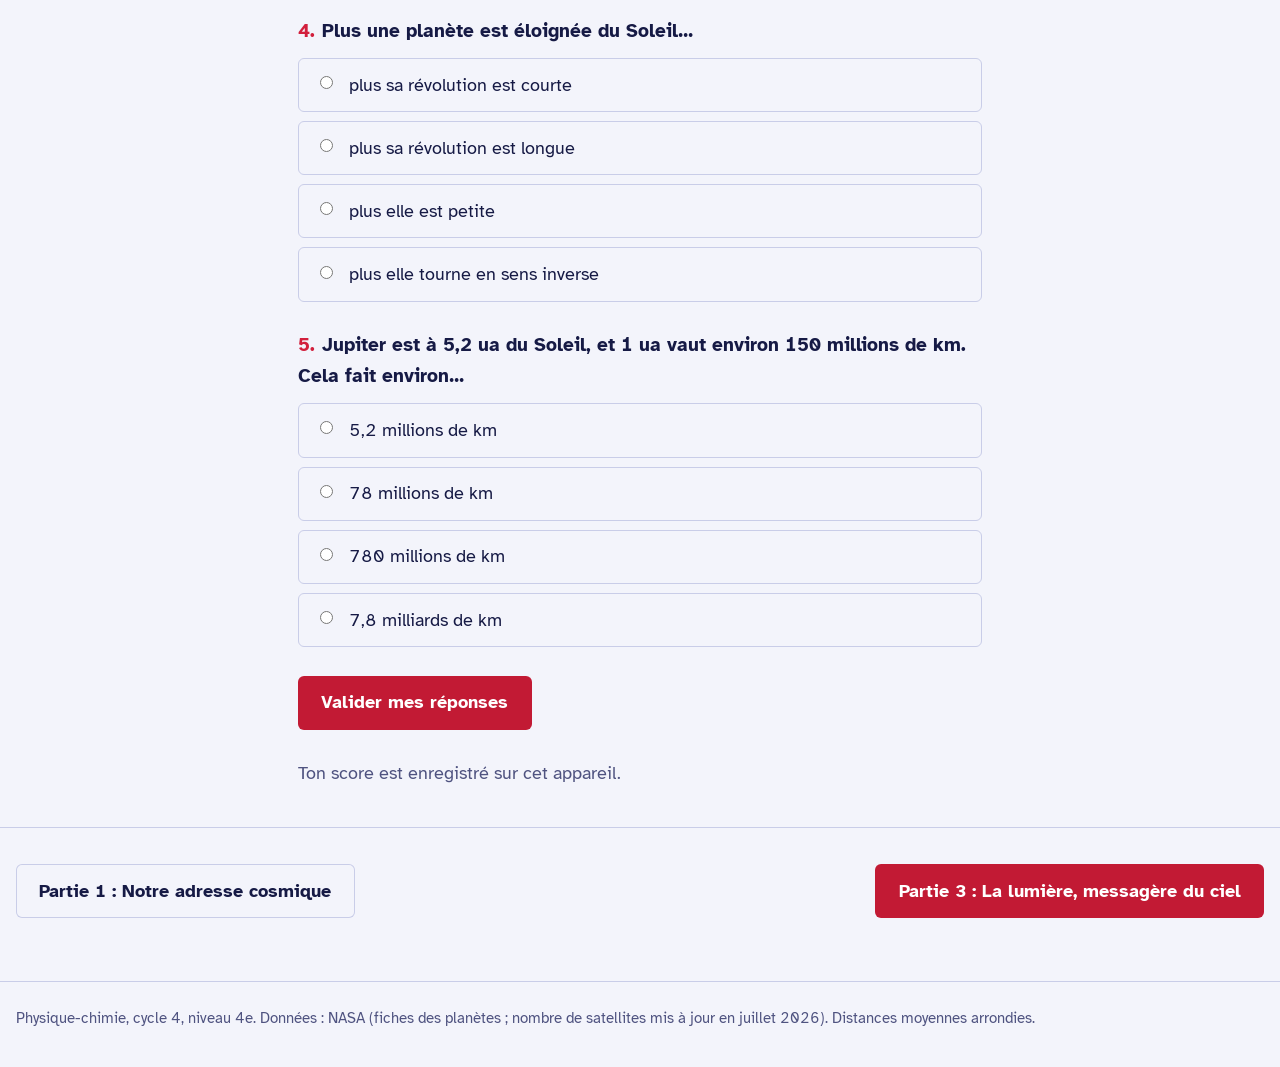
==== commit 9347c810: "Partie 3 : la lumière, messagère du ciel (orage, voyage de la lumière, exercice, quiz) Co-Authored-B" ====
--- a/partie-2.html
+++ b/partie-2.html
@@ -193,7 +193,7 @@
     <nav class="suite enveloppe" aria-label="Navigation entre les parties">
       <div class="large" style="display:flex;flex-wrap:wrap;justify-content:space-between;gap:1rem;width:100%">
         <a class="bouton discret" href="partie-1.html">Partie 1 : Notre adresse cosmique</a>
-        <span class="bientot">Partie 3 : La lumière, messagère du ciel, en préparation</span>
+        <a class="bouton" href="partie-3.html">Partie 3 : La lumière, messagère du ciel</a>
       </div>
     </nav>
   </main>
--- a/assets/css/style.css
+++ b/assets/css/style.css
@@ -438,6 +438,40 @@
 .famille li + li { margin-top: 0.2rem; }
 .astuce { margin-top: 1.2rem !important; padding: 0.9rem 1rem; border-radius: var(--rayon); background: var(--nuit-3); }
 
+/* Partie 3 : vitesses, orage, voyage, formules */
+.chiffre-cle { font-family: var(--f-titre); font-weight: 800; font-size: 2.4rem; line-height: 1.1; color: var(--halpha); margin-top: 0.3rem !important; }
+.orage-scene {
+  position: relative; aspect-ratio: 16 / 11; overflow: hidden;
+  background: radial-gradient(120% 80% at 60% 0%, #2B3570 0%, #141A44 45%, #080B22 100%);
+  transition: background-color 0.1s;
+}
+.orage-scene::after { content: ""; position: absolute; inset: 0; background: #E8ECFF; opacity: 0; pointer-events: none; }
+.orage-scene.eclaire::after { animation: flash-ciel 0.38s ease-out; }
+@keyframes flash-ciel { 0% { opacity: 0.85; } 30% { opacity: 0.2; } 45% { opacity: 0.6; } 100% { opacity: 0; } }
+.orage-eclair { position: absolute; inset: 0 0 18% 0; width: 100%; height: 82%; opacity: 0; filter: drop-shadow(0 0 6px #fff) drop-shadow(0 0 14px #9DB2FF); }
+.orage-eclair.flash { animation: eclair 0.6s ease-out; }
+@keyframes eclair { 0% { opacity: 1; } 25% { opacity: 0.3; } 40% { opacity: 1; } 100% { opacity: 0; } }
+.orage-sol { position: absolute; left: 0; right: 0; bottom: 0; width: 100%; height: 26%; }
+.orage-scene.tonnerre { animation: secousse 0.5s; }
+@keyframes secousse { 0%, 100% { transform: translate(0, 0); } 20% { transform: translate(-5px, 2px); } 40% { transform: translate(4px, -2px); } 60% { transform: translate(-3px, 1px); } 80% { transform: translate(2px, -1px); } }
+.orage-chrono { position: absolute; top: 1rem; left: 1rem; margin: 0; display: grid; color: #C9C6E4; font-size: 0.8rem; }
+.orage-chrono strong { font-family: var(--f-titre); font-size: 2.6rem; line-height: 1; color: #fff; font-variant-numeric: tabular-nums; }
+.observatoire.voyage .ecran canvas { aspect-ratio: 16 / 7; }
+#voyage-choix button[aria-pressed="true"] { background: #D9304D; border-color: #D9304D; color: #fff; }
+.actions .reglage { color: #C9C6E4; font-size: 0.85rem; }
+.actions .reglage input { accent-color: #FF5D72; }
+.formules { display: grid; grid-template-columns: repeat(auto-fit, minmax(10rem, 1fr)); gap: 0.8rem; margin-top: 1rem; }
+.formules p { margin: 0 !important; padding: 0.9rem 1rem; border: 1px solid var(--ligne); border-radius: var(--rayon); background: var(--nuit-2); display: grid; gap: 0.2rem; }
+.formules strong { font-family: var(--f-titre); font-size: 1.7rem; color: var(--halpha); }
+.formules span { font-size: 0.85rem; color: var(--texte-doux); }
+.champ { font: inherit; width: 9rem; padding: 0.55rem 0.7rem; border-radius: var(--rayon); border: 1px solid var(--ligne); background: var(--nuit-2); color: var(--texte); min-height: 44px; }
+.ex-retour { margin-top: 1rem !important; }
+.ex-retour.juste { padding: 0.8rem 1rem; border-left: 4px solid var(--succes); background: color-mix(in srgb, var(--succes) 10%, transparent); }
+.ex-retour.faux { padding: 0.8rem 1rem; border-left: 4px solid var(--erreur); background: color-mix(in srgb, var(--erreur) 8%, transparent); }
+@media (prefers-reduced-motion: reduce) {
+  .orage-scene.tonnerre { animation: none; }
+}
+
 /* Emboîtement */
 .emboitement { display: grid; gap: 0; }
 .boite {
